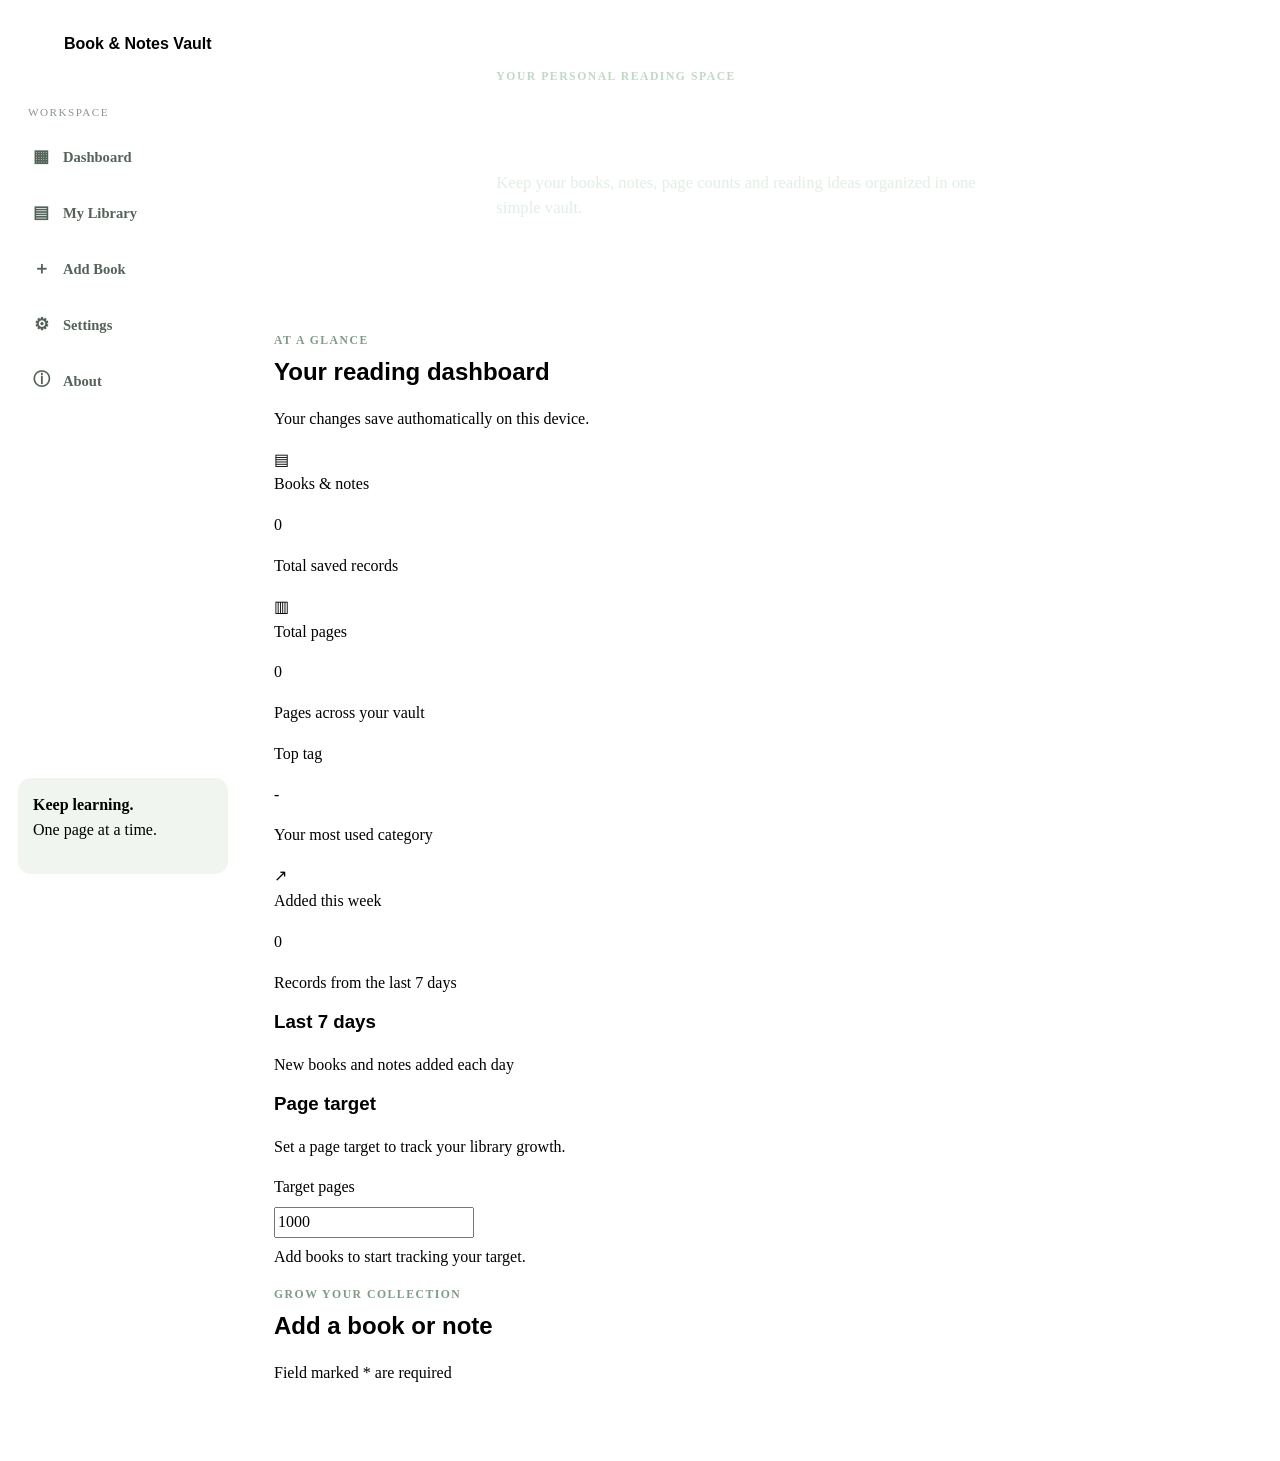
==== about.html @ 33310a5e "getting ready" ====
<!DOCTYPE html>
<html lang="en">
    <head>
        <meta charset="UTF-8">
        <meta name="viewport" content="width=device-width, initial-scale=1.0">
        <meta name="description" content="Book & notes vault">
        <title>Book & Notes</title>
        <link rel="stylesheet" href="styles/style.css">
        <script type="module" src="scripts/app.js"></script>
    </head>
    <body data-page="about">
        <a href="#main" class="skip-link">Skip to main content</a>

        <aside class="sidebar" aria-label="Sidebar">
            <a href="index.html" class="brand" aria-label="Book and Notes Vault home">
                <span class="brand-icon" aria-hidden="true">▣</span>
                <span>Book &amp; Notes <strong>Vault</strong></span>
            </a>
            <p class="sidebar-label">WORKSPACE</p>
            <nav aria-label="Main navigation">
                <a href="index.html"><span aria-hidden="true">▦</span> Dashboard</a>
                <a href="library.html"><span aria-hidden="true">▤</span> My Library</a>
                <a href="add-book.html"><span aria-hidden="true">＋</span> Add Book</a>
                <a href="settings.html"><span aria-hidden="true">⚙</span> Settings</a>
                <a href="about.html"><span aria-hidden="true">ⓘ</span> About</a>
            </nav>
            <div class="sidebar-note">
                <p><strong>Keep learning.</strong><br>One page at a time.</p>
            </div>
        </aside>

        <main id="main" class="page-shell">
            <section class="hero" aria-labelledby="hero-title">
                <div>
                    <p class="eyebrow">YOUR PERSONAL READING SPACE</p>
                    <h1 id="hero-title">Every book has a place.</h1>
                    <p class="hero-copy">Keep your books, notes, page counts and reading ideas organized in one simple vault.</p>
                    <a href="add-book.html" class="button button-light">+ Add a book</a>
                </div>
                <div class="hero-art" aria-hidden="true">
                    <div class="book book-one"></div>
                    <div class="book book-two"></div>
                    <div class="book book-three"></div>
                </div>
            </section>

            <section id="dashboard" class="section-block" aria-labelledby="dashboard-title">
                <div class="section-heading">
                    <div>
                        <p class="eyebrow">AT A GLANCE</p>
                        <h2 id="dashboard-title">Your reading dashboard</h2>
                    </div>
                    <p class="muted">Your changes save authomatically on this device.</p>
                </div>
                <div class="stats-grid">
                    <article class="stat-card">
                        <span class="stat-icon" aria-hidden="true">▤</span>
                        <p class="stat-label">Books &amp; notes</p>
                        <p class="stat-value" id="total-pages">0</p>
                        <p class="stat-help">Total saved records</p>
                    </article>
                    <article class="stat-card">
                        <span class="stat-icon" aria-hidden="true">▥</span>
                        <p class="stat-label">Total pages</p>
                        <p class="stat-value" id="total-pages">0</p>
                        <p class="stat-help">Pages across your vault</p>
                    </article>
                    <article class="stat-card">
                        <p class="stat-label">Top tag</p>
                        <p class="stat-value stat-word" id="top-tag">-</p>
                        <p class="stat-help">Your most used category</p>
                    </article>
                    <article class="stat-card">
                        <span class="stat-icon" aria-hidden="true">↗</span>
                        <p class="stat-label">Added this week</p>
                        <p class="stat-value" id="recent-records">0</p>
                        <p class="stat-help">Records from the last 7 days</p>
                    </article>
                </div>
                <div class="dashboard-botton">
                    <article class="panel trend-panel">
                        <div class="panel-heading">
                            <div>
                                <h3>Last 7 days</h3>
                                <p class="muted">New books and notes added each day</p>
                            </div>
                        </div>
                        <div id="weekly-chart" class="weekly-chart" role="img" aria-label="Chart showing records added over the last seven days"></div>
                    </article>
                    <article class="panel target-panel">
                        <h3>Page target</h3>
                        <p class="muted">Set a page target to track your library growth.</p>
                        <form id="target-form" class="target-form">
                            <label for="page-target">Target pages</label>
                            <div class="inline-fields">
                                <input type="number" name="pageTarget" id="page-target" step="1" value="1000" required>
                                <button class="button" type="submit">Save target</button>
                            </div>
                        </form>
                        <p id="target-message" class="status-message" role="status" aria-live="polite">Add books to start tracking your target.</p>
                        <div class="progress-track" aria-hidden="true"><div id="target-progress" class="progress-fill"></div></div>
                    </article>
                </div>
            </section>

            <section class="section-block" id="add-record" aria-labelledby="form-title">
                <div class="section-heading">
                    <div>
                        <p class="eyebrow">GROW YOUR COLLECTION</p>
                        <h2 id="form-title">Add a book or note</h2>
                    </div>
                    <p class="muted">Field marked * are required</p>
                </div>
                <div class="panel form-panel">
                    <form id="record-form" novalidate>
                        <input type="hidden" id="record-id" name="recordId">
                        
                    </form>
                </div>
            </section>
        </main>
    </body>
</html>
---- styles/style.css ----
:root{

}
*{
    box-sizing: border-box;
}
html{
    scroll-behavior: smooth;
    scroll-padding-top: 92px;
}
body{
    margin: 0;
    min-width: 320px;
    background: var(--paper);
    line-height: 1.55;
}
a{
    color: var(--green);
}
a:hover{
    color: var(--green-dark);
}
button, input, select, textarea {
    font: inherit;
}
button, select {
    cursor: pointer;
}
button:focus-visible,
a:focus-visible,
input:focus-visible,
select:focus-visible,
textarea:focus-visible {
    outline: 3px solid #d49a2f;
    outline-offset: 3px;
}

.skip-link {
    position: absolute;
    top: -60px;
    left: 12px;
    z-index: 20;
    padding: 10px 14px;
    background: white;
    border-radius: 8px;
}
.sidebar {
    position: fixed;
    inset: 0 auto 0 0;
    z-index: 10;
    width: 246px;
    padding: 26px 18px;
    display: flex;
    flex-direction: column;
    background: #fff;
}

.brand {
    display: flex;
    align-items: center;
    gap: 10px;
    color: var(--ink);
    text-decoration: none;
    font-family: Manrope, sans-serif;
    font-weight: 700;
    white-space: nowrap;
}
.brand strong {
    color: var(--green);
}
.brand-icon {
    width: 36px;
    height: 36px;
    flex: 0 0 36px;
    display: grid;
    place-items: center;
    color: white;
    background: var(--green);
    border-radius: 11px;
    font-size: 21px;
}

.sidebar-label{
    margin: 42px 10px 12px;
    color: #89958d;
    font-size: .7rem;
    font-family: 800;
    letter-spacing: .13em;
}
.sidebar nav {
    display: flex;
    flex-direction: column;
    align-items: stretch;
    gap: 7px;
}
.sidebar nav a {
    display: flex;
    align-items: center;
    gap: 12px;
    padding: 11px 13px;
    text-decoration: none;
    color: #536359;
    font-size: .91rem;
    font-weight: 600;
    transition: background .18s ease, color .18s ease, transform .18s ease;
}
.sidebar nav a span {
    width: 20px;
    text-align: center;
    font-size: 1.08rem;
}

.sidebar nav a:hover,
.sidebar nav a:focus-visible {
    background: var(--green-soft);
    color: var(--green-dark);
    transform: translateX(2px);
}
.sidebar nav a[href="#dashboard"] {
    background: var(--green-soft);
    color: var(--green-dark);
}
.sidebar-note {
    margin-top: auto;
    padding: 15px;
    border-radius: 13px;
    background: #f0f5ef;
    color: var(--green);
}
.sidebar-note>span {
    font-size: 8px 0 0;
    font-size: .82rem;
    color: #68756e;
}
.sidebar-note-strong {
    color: var(--green-dark);
}
.page-shell {
    max-width: 1180px;
    margin: 0 auto 0 246px;
    padding: 26px 28px 60px;
}
.hero {
    min-height: 300px;
    padding: 42px 48px;
    background: var(--green);
    color: white;
    border-radius: 24px;
    display: flex;
    justify-content: center;
    align-items: center;
    overflow: hidden;
    position: relative;
}
.hero>div:first-child {
    max-width: 590px;
    z-index: 1;
}
.eyebrow {
    color: #7e9b87;
    font-size: .73rem;
    font-weight: 800;
    letter-spacing: .13em;
    margin: 0 0 8px;
}
.hero .eyebrow {
    color: #c1d8c5;
}
h1, h2, h3, p {
    margin-top: 0;
}
h1, h2 ,h3 {
    font-family: Manrope, "DM sans", sans-serif;
    line-height: 1.2;
}
h1 {
    font-size: clamp(2.1rem, 4vw, 3.4rem);
    letter-spacing: -.04em;
    margin-bottom: 14px;
}
.hero-copy {
    max-width: 520px;
    color: #e1eee5;
    margin-bottom: 24px;
    font-size: 1.04rem;
}
.button{
    display: inline-flex;
    align-items: center;
    justify-content: center;
    gap: 8px;
    border: 1px solid var(--green);
    border-radius: 10px;
    padding: 10px 15px;
    background: var(--green);
    color: white;
    font-weight: 700;
    text-decoration: none;
    transition: transform .18 ease, background .18s ease, box-shadow .18s ease;
}
.button:hover {
    background: var(--green-dark);
    color: white;
    transform: translateY(-1px);
    box-shadow: 0 5px 13px #193e2c24;
}
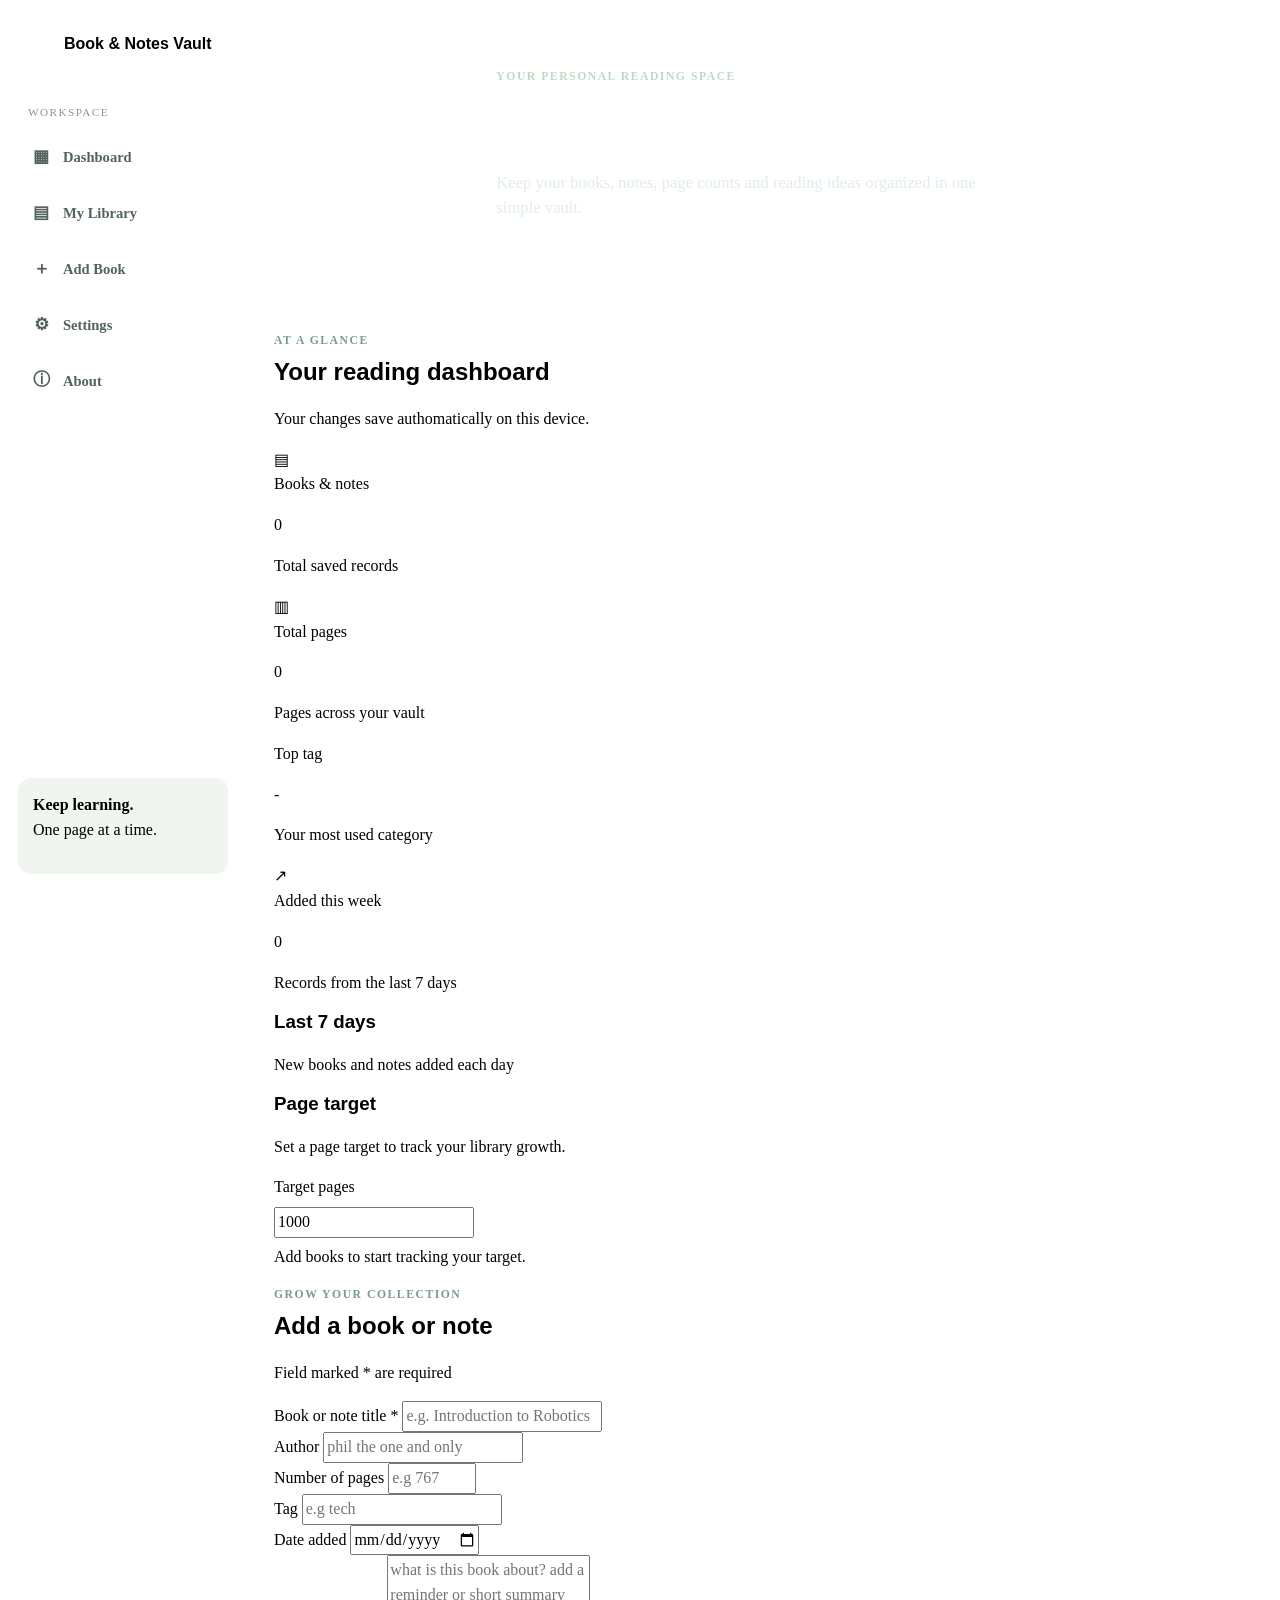
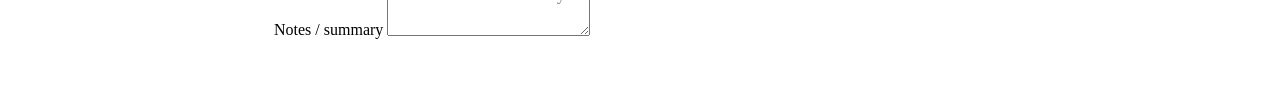
==== commit 073dcc1c: "getting ready..." ====
--- a/about.html
+++ b/about.html
@@ -1,123 +1,163 @@
 <!DOCTYPE html>
 <html lang="en">
-    <head>
-        <meta charset="UTF-8">
-        <meta name="viewport" content="width=device-width, initial-scale=1.0">
-        <meta name="description" content="Book & notes vault">
-        <title>Book & Notes</title>
-        <link rel="stylesheet" href="styles/style.css">
-        <script type="module" src="scripts/app.js"></script>
-    </head>
-    <body data-page="about">
-        <a href="#main" class="skip-link">Skip to main content</a>
 
-        <aside class="sidebar" aria-label="Sidebar">
-            <a href="index.html" class="brand" aria-label="Book and Notes Vault home">
-                <span class="brand-icon" aria-hidden="true">▣</span>
-                <span>Book &amp; Notes <strong>Vault</strong></span>
-            </a>
-            <p class="sidebar-label">WORKSPACE</p>
-            <nav aria-label="Main navigation">
-                <a href="index.html"><span aria-hidden="true">▦</span> Dashboard</a>
-                <a href="library.html"><span aria-hidden="true">▤</span> My Library</a>
-                <a href="add-book.html"><span aria-hidden="true">＋</span> Add Book</a>
-                <a href="settings.html"><span aria-hidden="true">⚙</span> Settings</a>
-                <a href="about.html"><span aria-hidden="true">ⓘ</span> About</a>
-            </nav>
-            <div class="sidebar-note">
-                <p><strong>Keep learning.</strong><br>One page at a time.</p>
+<head>
+    <meta charset="UTF-8">
+    <meta name="viewport" content="width=device-width, initial-scale=1.0">
+    <meta name="description" content="Book & notes vault">
+    <title>Book & Notes</title>
+    <link rel="stylesheet" href="styles/style.css">
+    <script type="module" src="scripts/app.js"></script>
+</head>
+
+<body data-page="about">
+    <a href="#main" class="skip-link">Skip to main content</a>
+
+    <aside class="sidebar" aria-label="Sidebar">
+        <a href="index.html" class="brand" aria-label="Book and Notes Vault home">
+            <span class="brand-icon" aria-hidden="true">▣</span>
+            <span>Book &amp; Notes <strong>Vault</strong></span>
+        </a>
+        <p class="sidebar-label">WORKSPACE</p>
+        <nav aria-label="Main navigation">
+            <a href="index.html"><span aria-hidden="true">▦</span> Dashboard</a>
+            <a href="library.html"><span aria-hidden="true">▤</span> My Library</a>
+            <a href="add-book.html"><span aria-hidden="true">＋</span> Add Book</a>
+            <a href="settings.html"><span aria-hidden="true">⚙</span> Settings</a>
+            <a href="about.html"><span aria-hidden="true">ⓘ</span> About</a>
+        </nav>
+        <div class="sidebar-note">
+            <p><strong>Keep learning.</strong><br>One page at a time.</p>
+        </div>
+    </aside>
+
+    <main id="main" class="page-shell">
+        <section class="hero" aria-labelledby="hero-title">
+            <div>
+                <p class="eyebrow">YOUR PERSONAL READING SPACE</p>
+                <h1 id="hero-title">Every book has a place.</h1>
+                <p class="hero-copy">Keep your books, notes, page counts and reading ideas organized in one simple
+                    vault.</p>
+                <a href="add-book.html" class="button button-light">+ Add a book</a>
             </div>
-        </aside>
+            <div class="hero-art" aria-hidden="true">
+                <div class="book book-one"></div>
+                <div class="book book-two"></div>
+                <div class="book book-three"></div>
+            </div>
+        </section>
 
-        <main id="main" class="page-shell">
-            <section class="hero" aria-labelledby="hero-title">
+        <section id="dashboard" class="section-block" aria-labelledby="dashboard-title">
+            <div class="section-heading">
                 <div>
-                    <p class="eyebrow">YOUR PERSONAL READING SPACE</p>
-                    <h1 id="hero-title">Every book has a place.</h1>
-                    <p class="hero-copy">Keep your books, notes, page counts and reading ideas organized in one simple vault.</p>
-                    <a href="add-book.html" class="button button-light">+ Add a book</a>
+                    <p class="eyebrow">AT A GLANCE</p>
+                    <h2 id="dashboard-title">Your reading dashboard</h2>
                 </div>
-                <div class="hero-art" aria-hidden="true">
-                    <div class="book book-one"></div>
-                    <div class="book book-two"></div>
-                    <div class="book book-three"></div>
+                <p class="muted">Your changes save authomatically on this device.</p>
+            </div>
+            <div class="stats-grid">
+                <article class="stat-card">
+                    <span class="stat-icon" aria-hidden="true">▤</span>
+                    <p class="stat-label">Books &amp; notes</p>
+                    <p class="stat-value" id="total-pages">0</p>
+                    <p class="stat-help">Total saved records</p>
+                </article>
+                <article class="stat-card">
+                    <span class="stat-icon" aria-hidden="true">▥</span>
+                    <p class="stat-label">Total pages</p>
+                    <p class="stat-value" id="total-pages">0</p>
+                    <p class="stat-help">Pages across your vault</p>
+                </article>
+                <article class="stat-card">
+                    <p class="stat-label">Top tag</p>
+                    <p class="stat-value stat-word" id="top-tag">-</p>
+                    <p class="stat-help">Your most used category</p>
+                </article>
+                <article class="stat-card">
+                    <span class="stat-icon" aria-hidden="true">↗</span>
+                    <p class="stat-label">Added this week</p>
+                    <p class="stat-value" id="recent-records">0</p>
+                    <p class="stat-help">Records from the last 7 days</p>
+                </article>
+            </div>
+            <div class="dashboard-botton">
+                <article class="panel trend-panel">
+                    <div class="panel-heading">
+                        <div>
+                            <h3>Last 7 days</h3>
+                            <p class="muted">New books and notes added each day</p>
+                        </div>
+                    </div>
+                    <div id="weekly-chart" class="weekly-chart" role="img"
+                        aria-label="Chart showing records added over the last seven days"></div>
+                </article>
+                <article class="panel target-panel">
+                    <h3>Page target</h3>
+                    <p class="muted">Set a page target to track your library growth.</p>
+                    <form id="target-form" class="target-form">
+                        <label for="page-target">Target pages</label>
+                        <div class="inline-fields">
+                            <input type="number" name="pageTarget" id="page-target" step="1" value="1000" required>
+                            <button class="button" type="submit">Save target</button>
+                        </div>
+                    </form>
+                    <p id="target-message" class="status-message" role="status" aria-live="polite">Add books to start
+                        tracking your target.</p>
+                    <div class="progress-track" aria-hidden="true">
+                        <div id="target-progress" class="progress-fill"></div>
+                    </div>
+                </article>
+            </div>
+        </section>
+
+        <section class="section-block" id="add-record" aria-labelledby="form-title">
+            <div class="section-heading">
+                <div>
+                    <p class="eyebrow">GROW YOUR COLLECTION</p>
+                    <h2 id="form-title">Add a book or note</h2>
                 </div>
-            </section>
+                <p class="muted">Field marked * are required</p>
+            </div>
+            <div class="panel form-panel">
+                <form id="record-form" novalidate>
+                    <input type="hidden" id="record-id" name="recordId">
+                    <div class="form-grip">
+                        <div class="field field-wide">
+                            <label for="title">Book or note title *</label>
+                            <input id="title" name="title" type="text" maxlength="120"
+                                placeholder="e.g. Introduction to Robotics" required aria-describedby="title-error">
+                            <small class="field-error" id="title-error"></small>
+                        </div>
+                        <div class="field">
+                            <label for="author">Author</label>
+                            <input type="text" id="author" name="author" maxlength="100" placeholder="phil the one and only">
+                            <small class="field-error" id="pages-error"></small>
+                        </div>
+                        <div class="field">
+                            <label for="pages">Number of pages</label>
+                            <input type="number" name="pages" id="pages" min="40" max="100000" step="1" placeholder="e.g 767" required aria-describedby="pages-error">
+                            <small class="field-error" id="pages-error"></small>
+                        </div>
+                        <div class="field">
+                            <label for="tag">Tag</label>
+                            <input type="text" id="tag" name="tag" maxlength="40" placeholder="e.g tech" required aria-describedby="tag-error">
+                            <small class="field-error" id="tag-error"></small>
+                        </div>
+                        <div class="field">
+                            <label for="date-added">Date added</label>
+                            <input type="date" name="dateAdded" id="date-added" required aria-describedby="date-error">
+                            <small class="field-error" id="date-error"></small>
+                        </div>
+                        <div class="field field-wide">
+                            <label for="notes">Notes / summary</label>
+                            <textarea name="notes" id="notes" rows="3" maxlength="1000" placeholder="what is this book about? add a reminder or short summary"></textarea>
+                        </div>
+                    </div>
 
-            <section id="dashboard" class="section-block" aria-labelledby="dashboard-title">
-                <div class="section-heading">
-                    <div>
-                        <p class="eyebrow">AT A GLANCE</p>
-                        <h2 id="dashboard-title">Your reading dashboard</h2>
-                    </div>
-                    <p class="muted">Your changes save authomatically on this device.</p>
-                </div>
-                <div class="stats-grid">
-                    <article class="stat-card">
-                        <span class="stat-icon" aria-hidden="true">▤</span>
-                        <p class="stat-label">Books &amp; notes</p>
-                        <p class="stat-value" id="total-pages">0</p>
-                        <p class="stat-help">Total saved records</p>
-                    </article>
-                    <article class="stat-card">
-                        <span class="stat-icon" aria-hidden="true">▥</span>
-                        <p class="stat-label">Total pages</p>
-                        <p class="stat-value" id="total-pages">0</p>
-                        <p class="stat-help">Pages across your vault</p>
-                    </article>
-                    <article class="stat-card">
-                        <p class="stat-label">Top tag</p>
-                        <p class="stat-value stat-word" id="top-tag">-</p>
-                        <p class="stat-help">Your most used category</p>
-                    </article>
-                    <article class="stat-card">
-                        <span class="stat-icon" aria-hidden="true">↗</span>
-                        <p class="stat-label">Added this week</p>
-                        <p class="stat-value" id="recent-records">0</p>
-                        <p class="stat-help">Records from the last 7 days</p>
-                    </article>
-                </div>
-                <div class="dashboard-botton">
-                    <article class="panel trend-panel">
-                        <div class="panel-heading">
-                            <div>
-                                <h3>Last 7 days</h3>
-                                <p class="muted">New books and notes added each day</p>
-                            </div>
-                        </div>
-                        <div id="weekly-chart" class="weekly-chart" role="img" aria-label="Chart showing records added over the last seven days"></div>
-                    </article>
-                    <article class="panel target-panel">
-                        <h3>Page target</h3>
-                        <p class="muted">Set a page target to track your library growth.</p>
-                        <form id="target-form" class="target-form">
-                            <label for="page-target">Target pages</label>
-                            <div class="inline-fields">
-                                <input type="number" name="pageTarget" id="page-target" step="1" value="1000" required>
-                                <button class="button" type="submit">Save target</button>
-                            </div>
-                        </form>
-                        <p id="target-message" class="status-message" role="status" aria-live="polite">Add books to start tracking your target.</p>
-                        <div class="progress-track" aria-hidden="true"><div id="target-progress" class="progress-fill"></div></div>
-                    </article>
-                </div>
-            </section>
+                </form>
+            </div>
+        </section>
+    </main>
+</body>
 
-            <section class="section-block" id="add-record" aria-labelledby="form-title">
-                <div class="section-heading">
-                    <div>
-                        <p class="eyebrow">GROW YOUR COLLECTION</p>
-                        <h2 id="form-title">Add a book or note</h2>
-                    </div>
-                    <p class="muted">Field marked * are required</p>
-                </div>
-                <div class="panel form-panel">
-                    <form id="record-form" novalidate>
-                        <input type="hidden" id="record-id" name="recordId">
-                        
-                    </form>
-                </div>
-            </section>
-        </main>
-    </body>
 </html>
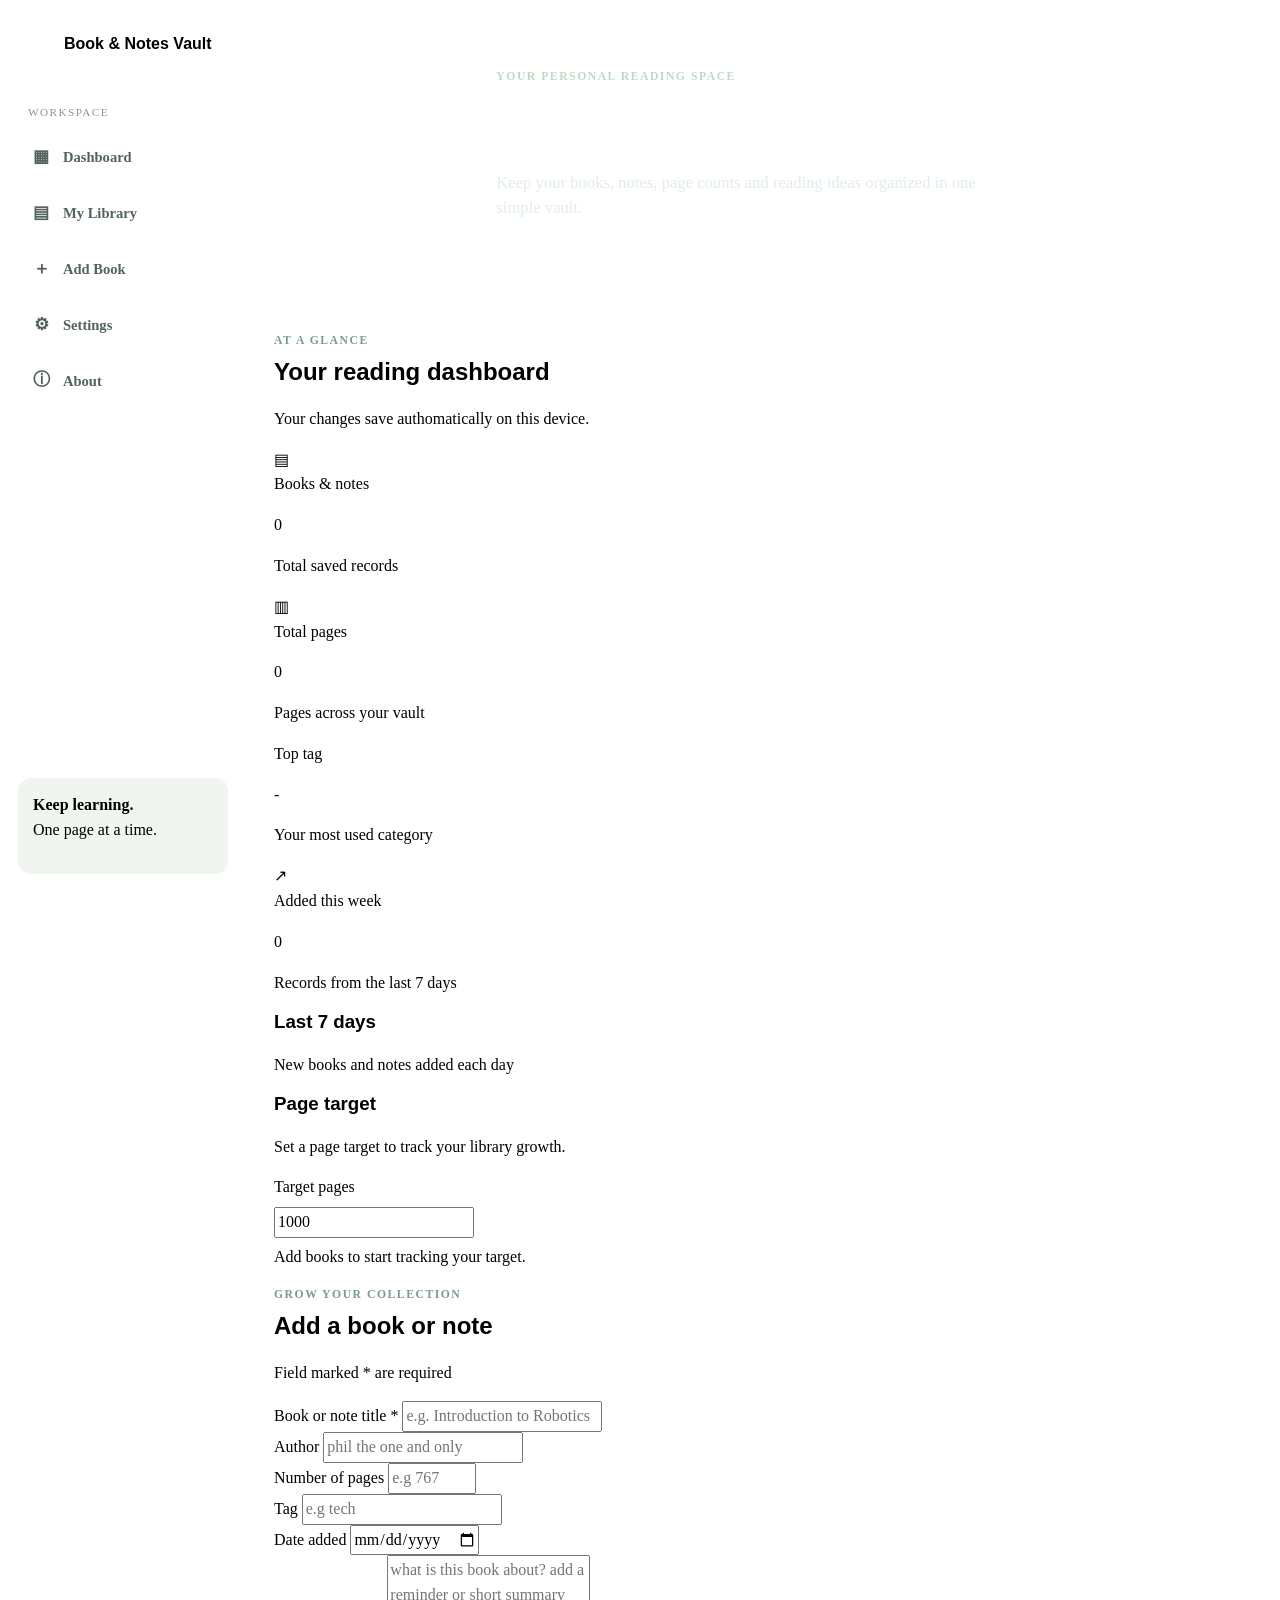
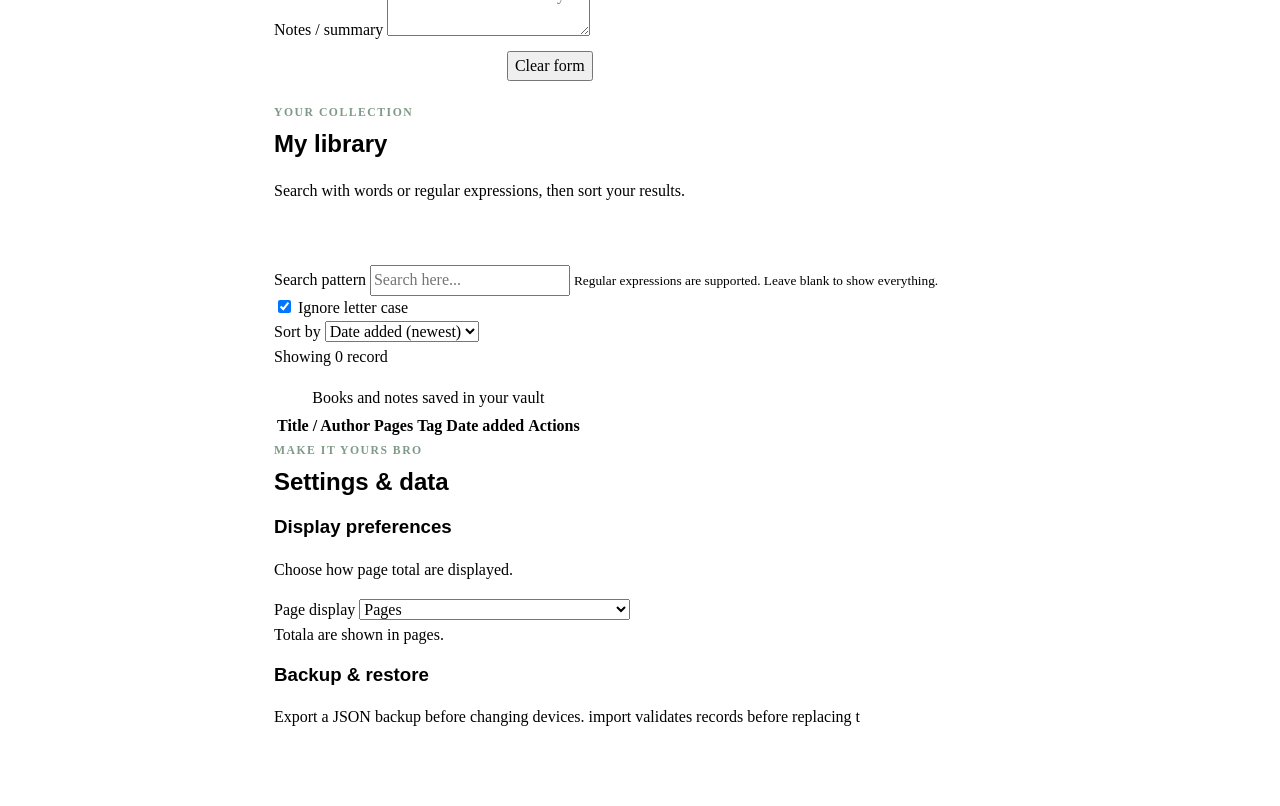
==== commit 481f64e6: "getting ready........" ====
--- a/about.html
+++ b/about.html
@@ -130,17 +130,20 @@
                         </div>
                         <div class="field">
                             <label for="author">Author</label>
-                            <input type="text" id="author" name="author" maxlength="100" placeholder="phil the one and only">
+                            <input type="text" id="author" name="author" maxlength="100"
+                                placeholder="phil the one and only">
                             <small class="field-error" id="pages-error"></small>
                         </div>
                         <div class="field">
                             <label for="pages">Number of pages</label>
-                            <input type="number" name="pages" id="pages" min="40" max="100000" step="1" placeholder="e.g 767" required aria-describedby="pages-error">
+                            <input type="number" name="pages" id="pages" min="40" max="100000" step="1"
+                                placeholder="e.g 767" required aria-describedby="pages-error">
                             <small class="field-error" id="pages-error"></small>
                         </div>
                         <div class="field">
                             <label for="tag">Tag</label>
-                            <input type="text" id="tag" name="tag" maxlength="40" placeholder="e.g tech" required aria-describedby="tag-error">
+                            <input type="text" id="tag" name="tag" maxlength="40" placeholder="e.g tech" required
+                                aria-describedby="tag-error">
                             <small class="field-error" id="tag-error"></small>
                         </div>
                         <div class="field">
@@ -150,11 +153,107 @@
                         </div>
                         <div class="field field-wide">
                             <label for="notes">Notes / summary</label>
-                            <textarea name="notes" id="notes" rows="3" maxlength="1000" placeholder="what is this book about? add a reminder or short summary"></textarea>
-                        </div>
-                    </div>
-
+                            <textarea name="notes" id="notes" rows="3" maxlength="1000"
+                                placeholder="what is this book about? add a reminder or short summary"></textarea>
+                        </div>
+                    </div>
+                    <div class="form-actions">
+                        <button class="button" id="save-record" type="submit">Save to vault</button>
+                        <button class="button button-secondary" id="cancel-edit" type="button" hidden>Cancel
+                            edit</button>
+                        <button class="text-button" id="clear-form" type="button">Clear form</button>
+                    </div>
+                    <p id="form-status" class="status-message" role="status" aria-live="polite"></p>
                 </form>
+            </div>
+        </section>
+        <section id="records" class="section-block" aria-labelledby="records-title">
+            <div class="section-heading library-heading">
+                <div>
+                    <p class="eyebrow">YOUR COLLECTION</p>
+                    <h2 id="records-title">My library</h2>
+                    <p class="muted">Search with words or regular expressions, then sort your results.</p>
+                </div>
+                <div class="library-actions">
+                    <button class="button button-secondary" id="export-json" type="button">Export JSON</button>
+                    <button class="button button-secondary" id="import-trigger" type="button">Import JSON</button>
+                    <input type="file" id="import-file" accept=".json,application/json" hidden>
+                </div>
+            </div>
+            <div class="panel library-panel">
+                <div class="search-tools">
+                    <div class="field search-field">
+                        <label for="search-pattern">Search pattern</label>
+                        <input type="search" id="search-pattern" placeholder="Search here..."
+                            aria-describedby="seach-help search-error">
+                        <small id="search-help" class="field-hint">Regular expressions are supported. Leave blank to
+                            show everything.</small>
+                        <small id="search-error" class="field-error" role="status"></small>
+                    </div>
+                    <label class="check-label" for="case-insensitive">
+                        <input id="case-insensitive" type="checkbox" checked>
+                        Ignore letter case
+                    </label>
+                    <div class="field sort-field">
+                        <label for="sort-by">Sort by</label>
+                        <select id="sort-by">
+                            <option value="date-desc">Date added (newest)</option>
+                            <option value="date-asc">Date added (oldest)</option>
+                            <option value="title-asc">Title (A - Z)</option>
+                            <option value="title-desc">Title (Z - A)</option>
+                            <option value="pages-desc">Pages (high to low)</option>
+                            <option value="pages-asc">Pages (low to high)</option>
+                        </select>
+                    </div>
+                </div>
+                <p id="results-count" class="results-count" aria-live="polite">Showing 0 record</p>
+                <div class="table-wrap">
+                    <table>
+                        <caption class="visually-hidden">Books and notes saved in your vault</caption>
+                        <thead>
+                            <tr>
+                                <th scope="col">Title / Author</th>
+                                <th scope="col">Pages</th>
+                                <th scope="col">Tag</th>
+                                <th scope="col">Date added</th>
+                                <th scope="col">Actions</th>
+                            </tr>
+                        </thead>
+                        <tbody id="records-body"></tbody>
+                    </table>
+                </div>
+                <div id="empty-state" class="empty-state" hidden>
+                    <div class="empty-icon" aria-hidden="true">▤</div>
+                    <h3>No matching books yet</h3>
+                    <p>Add your first book or change your search pattern.</p>
+                    <a class="button" href="add-book.html">Add a book</a>
+                </div>
+            </div>
+        </section>
+
+        <section id="settings" class="section-block" aria-labelledby="settings-title">
+            <div class="section-heading">
+                <div>
+                    <p class="eyebrow">MAKE IT YOURS BRO</p>
+                    <h2 id="settings-title">Settings &amp; data</h2>
+                </div>
+            </div>
+            <div class="settings-grid">
+                <article class="panel settings-card">
+                    <h3>Display preferences</h3>
+                    <p class="muted">Choose how page total are displayed.</p>
+                    <label for="page-unit">Page display</label>
+                    <select id="page-unit">
+                        <option value="pages">Pages</option>
+                        <option value="sheets">Approximate sheets (2 pages = 1sheet)</option>
+                        <option value="thousands">Thousands of pages</option>
+                    </select>
+                    <p id="unit-preview" class="status-message" aria-live="polite">Totala are shown in pages.</p>
+                </article>
+                <article class="panel settings-card">
+                    <h3>Backup &amp; restore</h3>
+                    <p class="muted">Export a JSON backup before changing devices. import validates records before replacing t </p>
+                </article>
             </div>
         </section>
     </main>
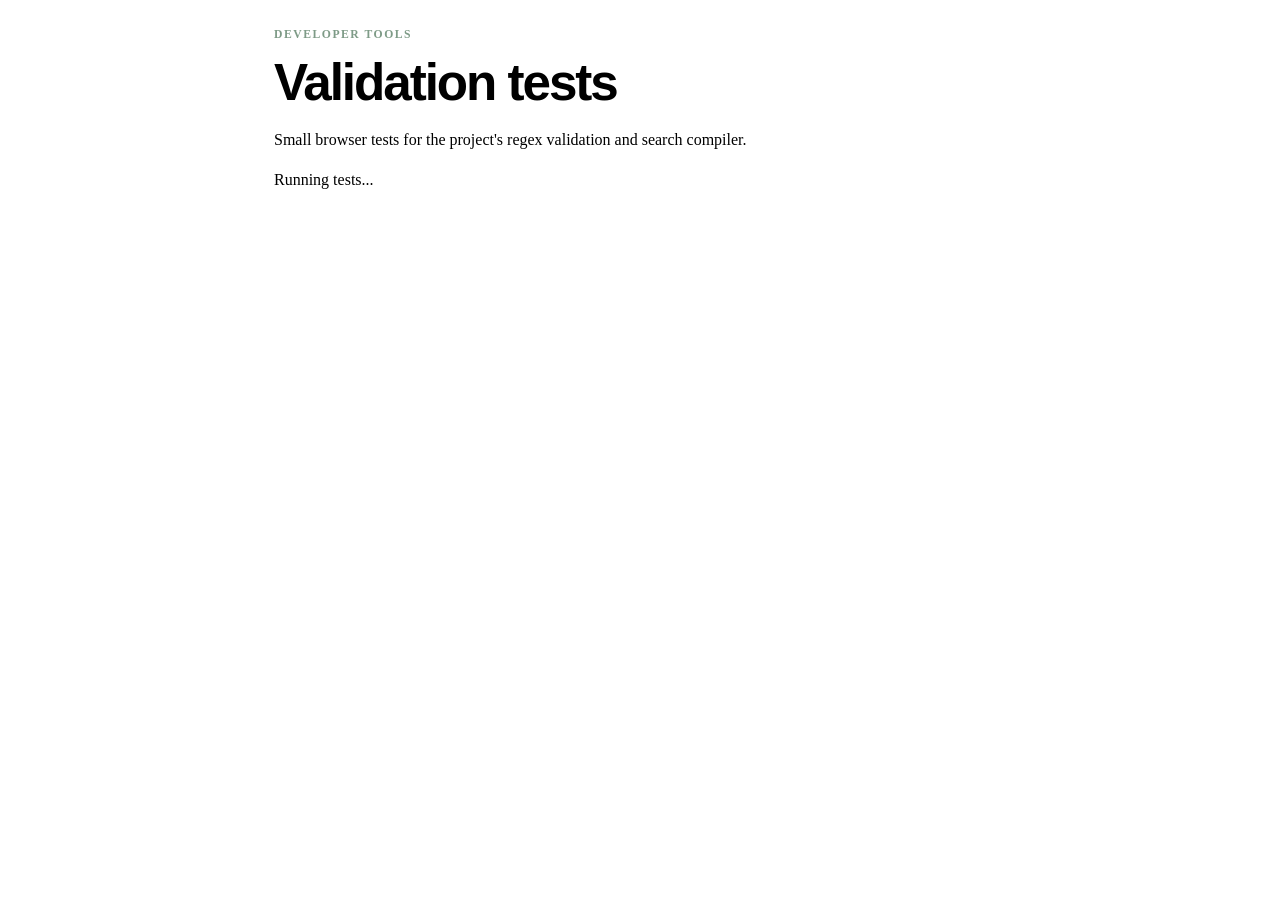
==== commit 77d6aa56: "removing unwanted codes" ====
--- a/about.html
+++ b/about.html
@@ -1,262 +1,25 @@
-<!DOCTYPE html>
 <html lang="en">
-
 <head>
     <meta charset="UTF-8">
     <meta name="viewport" content="width=device-width, initial-scale=1.0">
-    <meta name="description" content="Book & notes vault">
-    <title>Book & Notes</title>
+    <title>Document</title>
     <link rel="stylesheet" href="styles/style.css">
-    <script type="module" src="scripts/app.js"></script>
+    <script type="module" src="testes/tests.js"></script>
 </head>
-
-<body data-page="about">
+<body>
     <a href="#main" class="skip-link">Skip to main content</a>
-
-    <aside class="sidebar" aria-label="Sidebar">
-        <a href="index.html" class="brand" aria-label="Book and Notes Vault home">
-            <span class="brand-icon" aria-hidden="true">▣</span>
-            <span>Book &amp; Notes <strong>Vault</strong></span>
-        </a>
-        <p class="sidebar-label">WORKSPACE</p>
-        <nav aria-label="Main navigation">
-            <a href="index.html"><span aria-hidden="true">▦</span> Dashboard</a>
-            <a href="library.html"><span aria-hidden="true">▤</span> My Library</a>
-            <a href="add-book.html"><span aria-hidden="true">＋</span> Add Book</a>
-            <a href="settings.html"><span aria-hidden="true">⚙</span> Settings</a>
-            <a href="about.html"><span aria-hidden="true">ⓘ</span> About</a>
-        </nav>
-        <div class="sidebar-note">
-            <p><strong>Keep learning.</strong><br>One page at a time.</p>
-        </div>
-    </aside>
-
     <main id="main" class="page-shell">
-        <section class="hero" aria-labelledby="hero-title">
-            <div>
-                <p class="eyebrow">YOUR PERSONAL READING SPACE</p>
-                <h1 id="hero-title">Every book has a place.</h1>
-                <p class="hero-copy">Keep your books, notes, page counts and reading ideas organized in one simple
-                    vault.</p>
-                <a href="add-book.html" class="button button-light">+ Add a book</a>
-            </div>
-            <div class="hero-art" aria-hidden="true">
-                <div class="book book-one"></div>
-                <div class="book book-two"></div>
-                <div class="book book-three"></div>
-            </div>
-        </section>
-
-        <section id="dashboard" class="section-block" aria-labelledby="dashboard-title">
-            <div class="section-heading">
-                <div>
-                    <p class="eyebrow">AT A GLANCE</p>
-                    <h2 id="dashboard-title">Your reading dashboard</h2>
-                </div>
-                <p class="muted">Your changes save authomatically on this device.</p>
-            </div>
-            <div class="stats-grid">
-                <article class="stat-card">
-                    <span class="stat-icon" aria-hidden="true">▤</span>
-                    <p class="stat-label">Books &amp; notes</p>
-                    <p class="stat-value" id="total-pages">0</p>
-                    <p class="stat-help">Total saved records</p>
-                </article>
-                <article class="stat-card">
-                    <span class="stat-icon" aria-hidden="true">▥</span>
-                    <p class="stat-label">Total pages</p>
-                    <p class="stat-value" id="total-pages">0</p>
-                    <p class="stat-help">Pages across your vault</p>
-                </article>
-                <article class="stat-card">
-                    <p class="stat-label">Top tag</p>
-                    <p class="stat-value stat-word" id="top-tag">-</p>
-                    <p class="stat-help">Your most used category</p>
-                </article>
-                <article class="stat-card">
-                    <span class="stat-icon" aria-hidden="true">↗</span>
-                    <p class="stat-label">Added this week</p>
-                    <p class="stat-value" id="recent-records">0</p>
-                    <p class="stat-help">Records from the last 7 days</p>
-                </article>
-            </div>
-            <div class="dashboard-botton">
-                <article class="panel trend-panel">
-                    <div class="panel-heading">
-                        <div>
-                            <h3>Last 7 days</h3>
-                            <p class="muted">New books and notes added each day</p>
-                        </div>
-                    </div>
-                    <div id="weekly-chart" class="weekly-chart" role="img"
-                        aria-label="Chart showing records added over the last seven days"></div>
-                </article>
-                <article class="panel target-panel">
-                    <h3>Page target</h3>
-                    <p class="muted">Set a page target to track your library growth.</p>
-                    <form id="target-form" class="target-form">
-                        <label for="page-target">Target pages</label>
-                        <div class="inline-fields">
-                            <input type="number" name="pageTarget" id="page-target" step="1" value="1000" required>
-                            <button class="button" type="submit">Save target</button>
-                        </div>
-                    </form>
-                    <p id="target-message" class="status-message" role="status" aria-live="polite">Add books to start
-                        tracking your target.</p>
-                    <div class="progress-track" aria-hidden="true">
-                        <div id="target-progress" class="progress-fill"></div>
-                    </div>
-                </article>
-            </div>
-        </section>
-
-        <section class="section-block" id="add-record" aria-labelledby="form-title">
-            <div class="section-heading">
-                <div>
-                    <p class="eyebrow">GROW YOUR COLLECTION</p>
-                    <h2 id="form-title">Add a book or note</h2>
-                </div>
-                <p class="muted">Field marked * are required</p>
-            </div>
-            <div class="panel form-panel">
-                <form id="record-form" novalidate>
-                    <input type="hidden" id="record-id" name="recordId">
-                    <div class="form-grip">
-                        <div class="field field-wide">
-                            <label for="title">Book or note title *</label>
-                            <input id="title" name="title" type="text" maxlength="120"
-                                placeholder="e.g. Introduction to Robotics" required aria-describedby="title-error">
-                            <small class="field-error" id="title-error"></small>
-                        </div>
-                        <div class="field">
-                            <label for="author">Author</label>
-                            <input type="text" id="author" name="author" maxlength="100"
-                                placeholder="phil the one and only">
-                            <small class="field-error" id="pages-error"></small>
-                        </div>
-                        <div class="field">
-                            <label for="pages">Number of pages</label>
-                            <input type="number" name="pages" id="pages" min="40" max="100000" step="1"
-                                placeholder="e.g 767" required aria-describedby="pages-error">
-                            <small class="field-error" id="pages-error"></small>
-                        </div>
-                        <div class="field">
-                            <label for="tag">Tag</label>
-                            <input type="text" id="tag" name="tag" maxlength="40" placeholder="e.g tech" required
-                                aria-describedby="tag-error">
-                            <small class="field-error" id="tag-error"></small>
-                        </div>
-                        <div class="field">
-                            <label for="date-added">Date added</label>
-                            <input type="date" name="dateAdded" id="date-added" required aria-describedby="date-error">
-                            <small class="field-error" id="date-error"></small>
-                        </div>
-                        <div class="field field-wide">
-                            <label for="notes">Notes / summary</label>
-                            <textarea name="notes" id="notes" rows="3" maxlength="1000"
-                                placeholder="what is this book about? add a reminder or short summary"></textarea>
-                        </div>
-                    </div>
-                    <div class="form-actions">
-                        <button class="button" id="save-record" type="submit">Save to vault</button>
-                        <button class="button button-secondary" id="cancel-edit" type="button" hidden>Cancel
-                            edit</button>
-                        <button class="text-button" id="clear-form" type="button">Clear form</button>
-                    </div>
-                    <p id="form-status" class="status-message" role="status" aria-live="polite"></p>
-                </form>
-            </div>
-        </section>
-        <section id="records" class="section-block" aria-labelledby="records-title">
-            <div class="section-heading library-heading">
-                <div>
-                    <p class="eyebrow">YOUR COLLECTION</p>
-                    <h2 id="records-title">My library</h2>
-                    <p class="muted">Search with words or regular expressions, then sort your results.</p>
-                </div>
-                <div class="library-actions">
-                    <button class="button button-secondary" id="export-json" type="button">Export JSON</button>
-                    <button class="button button-secondary" id="import-trigger" type="button">Import JSON</button>
-                    <input type="file" id="import-file" accept=".json,application/json" hidden>
-                </div>
-            </div>
-            <div class="panel library-panel">
-                <div class="search-tools">
-                    <div class="field search-field">
-                        <label for="search-pattern">Search pattern</label>
-                        <input type="search" id="search-pattern" placeholder="Search here..."
-                            aria-describedby="seach-help search-error">
-                        <small id="search-help" class="field-hint">Regular expressions are supported. Leave blank to
-                            show everything.</small>
-                        <small id="search-error" class="field-error" role="status"></small>
-                    </div>
-                    <label class="check-label" for="case-insensitive">
-                        <input id="case-insensitive" type="checkbox" checked>
-                        Ignore letter case
-                    </label>
-                    <div class="field sort-field">
-                        <label for="sort-by">Sort by</label>
-                        <select id="sort-by">
-                            <option value="date-desc">Date added (newest)</option>
-                            <option value="date-asc">Date added (oldest)</option>
-                            <option value="title-asc">Title (A - Z)</option>
-                            <option value="title-desc">Title (Z - A)</option>
-                            <option value="pages-desc">Pages (high to low)</option>
-                            <option value="pages-asc">Pages (low to high)</option>
-                        </select>
-                    </div>
-                </div>
-                <p id="results-count" class="results-count" aria-live="polite">Showing 0 record</p>
-                <div class="table-wrap">
-                    <table>
-                        <caption class="visually-hidden">Books and notes saved in your vault</caption>
-                        <thead>
-                            <tr>
-                                <th scope="col">Title / Author</th>
-                                <th scope="col">Pages</th>
-                                <th scope="col">Tag</th>
-                                <th scope="col">Date added</th>
-                                <th scope="col">Actions</th>
-                            </tr>
-                        </thead>
-                        <tbody id="records-body"></tbody>
-                    </table>
-                </div>
-                <div id="empty-state" class="empty-state" hidden>
-                    <div class="empty-icon" aria-hidden="true">▤</div>
-                    <h3>No matching books yet</h3>
-                    <p>Add your first book or change your search pattern.</p>
-                    <a class="button" href="add-book.html">Add a book</a>
-                </div>
-            </div>
-        </section>
-
-        <section id="settings" class="section-block" aria-labelledby="settings-title">
-            <div class="section-heading">
-                <div>
-                    <p class="eyebrow">MAKE IT YOURS BRO</p>
-                    <h2 id="settings-title">Settings &amp; data</h2>
-                </div>
-            </div>
-            <div class="settings-grid">
-                <article class="panel settings-card">
-                    <h3>Display preferences</h3>
-                    <p class="muted">Choose how page total are displayed.</p>
-                    <label for="page-unit">Page display</label>
-                    <select id="page-unit">
-                        <option value="pages">Pages</option>
-                        <option value="sheets">Approximate sheets (2 pages = 1sheet)</option>
-                        <option value="thousands">Thousands of pages</option>
-                    </select>
-                    <p id="unit-preview" class="status-message" aria-live="polite">Totala are shown in pages.</p>
-                </article>
-                <article class="panel settings-card">
-                    <h3>Backup &amp; restore</h3>
-                    <p class="muted">Export a JSON backup before changing devices. import validates records before replacing t </p>
-                </article>
+        <section class="section-block">
+            <p class="eyebrow">DEVELOPER TOOLS</p>
+            <h1>Validation tests</h1>
+            <p class="muted">Small browser tests for the project's regex validation and search compiler.</p>
+            <div class="panel">
+                <p id="test-summary" role="status" aria-live="polite">Running tests...</p>
+                <ul id="test-results"></ul>
+                <p><a href="index.html" class="button">Return to Book &amp; Notes Vault</a></p>
             </div>
         </section>
     </main>
+    
 </body>
-
 </html>
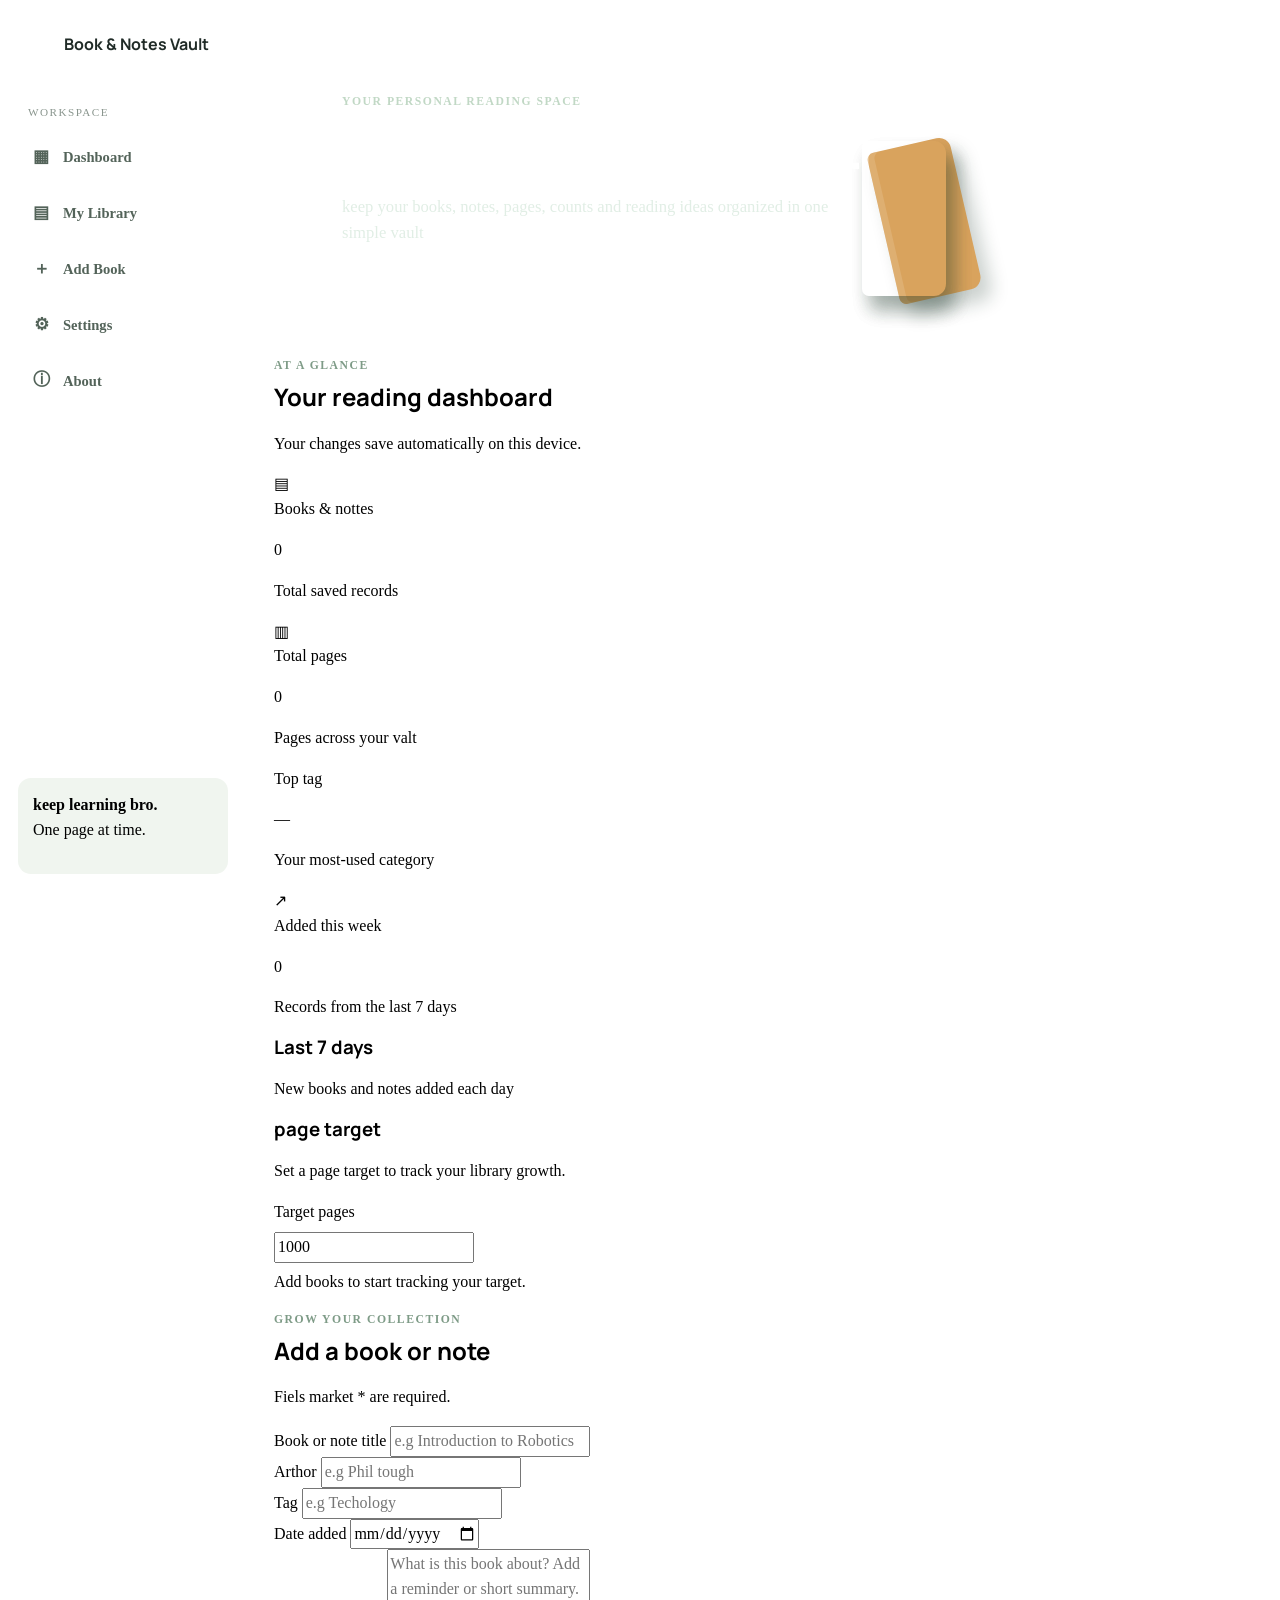
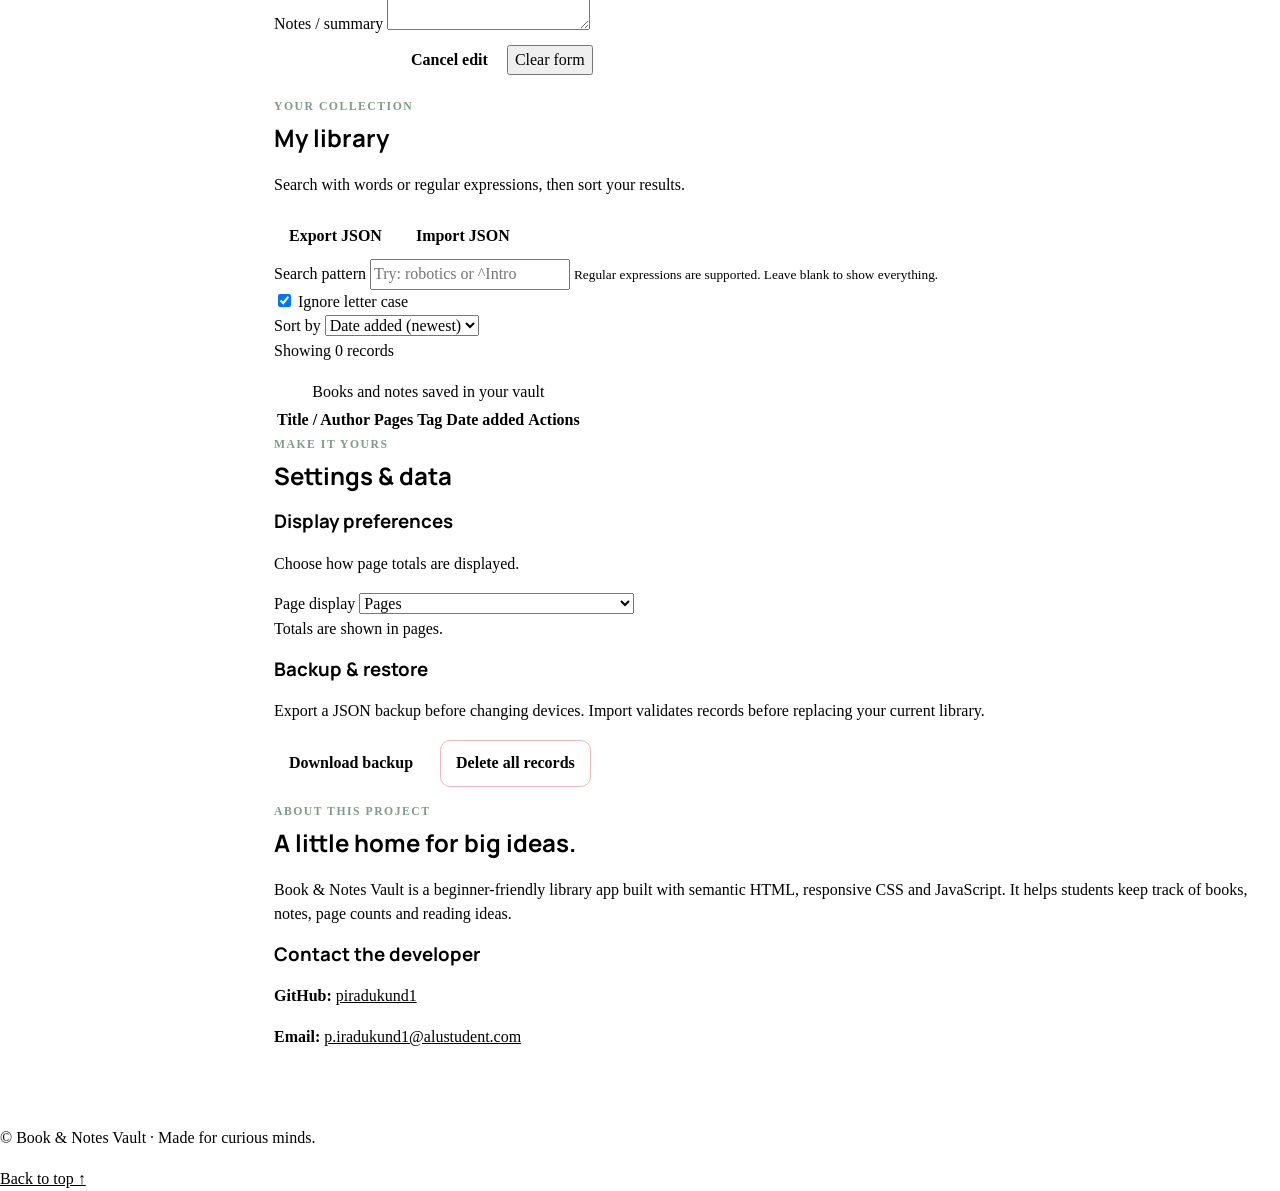
==== commit b326c1e1: "updating test and so as styles" ====
--- a/about.html
+++ b/about.html
@@ -2,24 +2,11 @@
 <head>
     <meta charset="UTF-8">
     <meta name="viewport" content="width=device-width, initial-scale=1.0">
-    <title>Document</title>
-    <link rel="stylesheet" href="styles/style.css">
-    <script type="module" src="testes/tests.js"></script>
+    <meta http-equiv="refresh" content="0; url=index.html?page=about">
+    <title>About | Book and note vault</title>
+    <script>window.location.replace("index.html?page=about" + window.location.search.replace(/^\?/, "&"));</script>
 </head>
 <body>
-    <a href="#main" class="skip-link">Skip to main content</a>
-    <main id="main" class="page-shell">
-        <section class="section-block">
-            <p class="eyebrow">DEVELOPER TOOLS</p>
-            <h1>Validation tests</h1>
-            <p class="muted">Small browser tests for the project's regex validation and search compiler.</p>
-            <div class="panel">
-                <p id="test-summary" role="status" aria-live="polite">Running tests...</p>
-                <ul id="test-results"></ul>
-                <p><a href="index.html" class="button">Return to Book &amp; Notes Vault</a></p>
-            </div>
-        </section>
-    </main>
-    
+    <p>Opening About... <a href="index.html?page=about">Continue</a></p>
 </body>
 </html>
